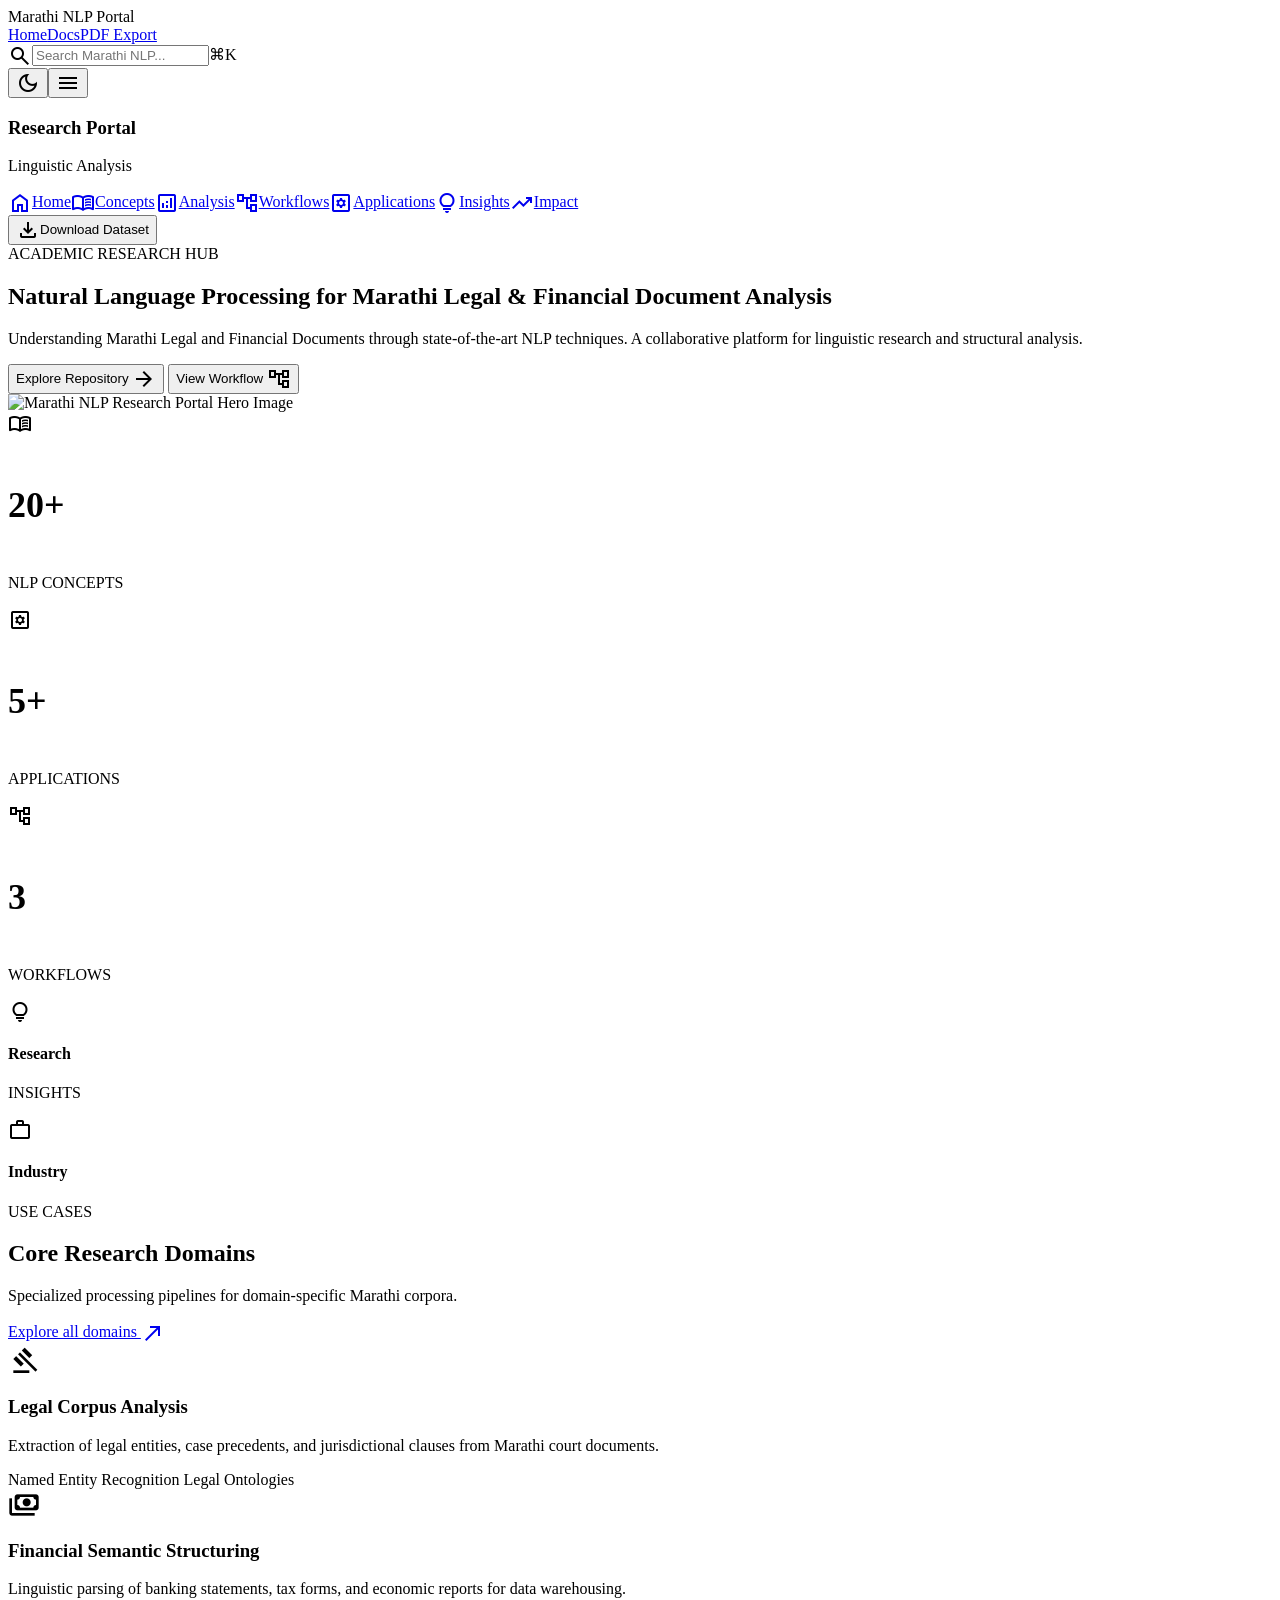
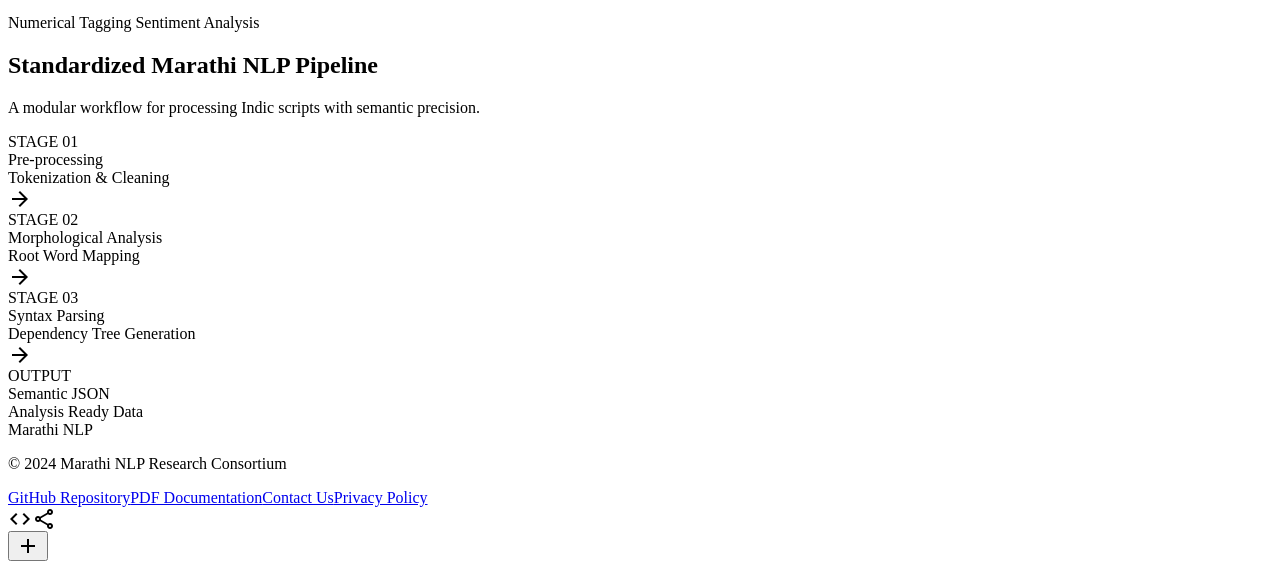
==== index.html @ bd4f4a71 "Initial commit" ====
<!-- Home - Marathi NLP Portal -->
<!DOCTYPE html>
<html class="light" lang="en">

<head>
    <meta charset="utf-8" />
    <meta content="width=device-width, initial-scale=1.0" name="viewport" />
    <title>Marathi NLP Portal - Research Hub</title>
    <link href="https://fonts.googleapis.com" rel="preconnect" />
    <link crossorigin="" href="https://fonts.gstatic.com" rel="preconnect" />
    <link
        href="https://fonts.googleapis.com/css2?family=Inter:wght@400;600;700&amp;family=Poppins:wght@600;700&amp;family=IBM+Plex+Sans:wght@400;500&amp;display=swap"
        rel="stylesheet" />
    <link
        href="https://fonts.googleapis.com/css2?family=Material+Symbols+Outlined:wght,FILL@100..700,0..1&amp;display=swap"
        rel="stylesheet" />
    <script src="https://cdn.tailwindcss.com?plugins=forms,container-queries"></script>
    <script id="tailwind-config">
        tailwind.config = {
            darkMode: "class",
            theme: {
                extend: {
                    "colors": {
                        "on-secondary": "#ffffff", "error": "#ba1a1a", "primary-fixed": "#dae2fd",
                        "on-secondary-fixed": "#111c2d", "tertiary": "#10B981", "secondary": "#545f73",
                        "secondary-container": "#d5e0f8", "outline": "#76777d", "surface-container-lowest": "#ffffff",
                        "surface-container": "#f0edef", "on-primary": "#ffffff", "outline-variant": "#c6c6cd",
                        "on-tertiary-fixed": "#271901", "on-primary-fixed": "#131b2e", "on-error": "#ffffff",
                        "on-tertiary-fixed-variant": "#574425", "tertiary-container": "#271901",
                        "secondary-fixed": "#d8e3fb", "surface-container-highest": "#e4e2e4",
                        "inverse-primary": "#bec6e0", "surface-bright": "#fcf8fa", "tertiary-fixed-dim": "#dec29a",
                        "primary-fixed-dim": "#bec6e0", "error-container": "#ffdad6", "on-tertiary": "#ffffff",
                        "inverse-on-surface": "#f3f0f2", "on-tertiary-container": "#98805d",
                        "on-secondary-container": "#586377", "surface-dim": "#dcd9db", "on-background": "#1b1b1d",
                        "primary": "#0F172A", "surface-tint": "#565e74", "background": "#fcf8fa",
                        "surface-variant": "#e4e2e4", "on-primary-container": "#7c839b",
                        "surface-container-low": "#f6f3f5", "primary-container": "#131b2e",
                        "inverse-surface": "#303032", "on-secondary-fixed-variant": "#3c475a",
                        "on-error-container": "#93000a", "on-primary-fixed-variant": "#3f465c",
                        "surface": "#fcf8fa", "on-surface-variant": "#45464d", "tertiary-fixed": "#fcdeb5",
                        "surface-container-high": "#eae7e9", "on-surface": "#1b1b1d",
                        "secondary-fixed-dim": "#bcc7de", "emerald-accent": "#10B981"
                    },
                    "borderRadius": { "DEFAULT": "0.25rem", "lg": "0.5rem", "xl": "0.75rem", "full": "9999px" },
                    "spacing": { "stack-sm": "8px", "stack-lg": "32px", "stack-md": "16px", "margin-mobile": "16px", "gutter": "24px", "container-max": "1200px", "sidebar-width": "280px" },
                    "fontFamily": { "body-md": ["Inter"], "h3": ["Poppins"], "h1-mobile": ["Poppins"], "code-data": ["IBM Plex Sans"], "h2": ["Poppins"], "display": ["Poppins"], "label-caps": ["Inter"], "body-lg": ["Inter"], "h1": ["Poppins"] },
                    "fontSize": { "body-md": ["16px", { "lineHeight": "1.5", "fontWeight": "400" }], "h3": ["18px", { "lineHeight": "1.4", "fontWeight": "600" }], "h1-mobile": ["24px", { "lineHeight": "1.2", "fontWeight": "600" }], "code-data": ["14px", { "lineHeight": "1.5", "fontWeight": "400" }], "h2": ["24px", { "lineHeight": "1.3", "fontWeight": "600" }], "display": ["48px", { "lineHeight": "1.1", "letterSpacing": "-0.02em", "fontWeight": "700" }], "label-caps": ["12px", { "lineHeight": "1", "letterSpacing": "0.05em", "fontWeight": "600" }], "body-lg": ["18px", { "lineHeight": "1.6", "fontWeight": "400" }], "h1": ["32px", { "lineHeight": "1.2", "fontWeight": "600" }] }
                },
            },
        }
    </script>
    <link rel="stylesheet" href="css/styles.css" />
</head>

<body class="bg-surface text-on-surface font-body-md overflow-x-hidden">
    <nav class="bg-surface dark:bg-inverse-surface shadow-sm docked full-width top-0 sticky z-50 h-16">
        <div id="header-inner"></div>
    </nav>
    <div class="flex max-w-container-max mx-auto min-h-screen relative">
        <aside
            class="fixed left-0 top-16 h-[calc(100vh-64px)] w-sidebar-width bg-surface-container-low border-r border-outline-variant hidden lg:flex flex-col z-40 transition-transform duration-300 overflow-y-auto hide-scrollbar">
            <div id="sidebar-inner"></div>
        </aside>
        <main class="flex-1 lg:ml-sidebar-width min-h-screen flex flex-col">
            <div class="max-w-container-max mx-auto px-gutter w-full mb-stack-lg">
            <section class="grid lg:grid-cols-2 gap-stack-lg items-center py-stack-lg mb-12">
                <div class="fade-in" style="animation-delay: 0.1s;">
                    <span
                        class="inline-block px-3 py-1 bg-secondary-container text-on-secondary-container rounded-full font-label-caps text-label-caps mb-4">ACADEMIC
                        RESEARCH HUB</span>
                    <h1 class="font-h1 text-h1 lg:text-display lg:font-display text-primary leading-tight mb-stack-md">
                        Natural Language Processing for Marathi Legal &amp; Financial Document Analysis
                    </h1>
                    <p class="font-body-lg text-body-lg text-secondary mb-stack-lg">
                        Understanding Marathi Legal and Financial Documents through state-of-the-art NLP techniques. A
                        collaborative platform for linguistic research and structural analysis.
                    </p>
                    <div class="flex flex-wrap gap-4">
                        <button
                            class="bg-primary text-on-primary px-8 py-3 rounded-lg font-bold flex items-center gap-2 hover:opacity-90 transition-opacity">
                            Explore Repository
                            <span class="material-symbols-outlined">arrow_forward</span>
                        </button>
                        <button
                            class="bg-white border-2 border-primary text-primary px-8 py-3 rounded-lg font-bold flex items-center gap-2 hover:bg-surface-container transition-colors">
                            View Workflow
                            <span class="material-symbols-outlined">account_tree</span>
                        </button>
                    </div>
                </div>
                <div class="fade-in relative" style="animation-delay: 0.3s;">
                    <div class="rounded-2xl overflow-hidden shadow-2xl bg-white border border-outline-variant p-4">
                        <img alt="Marathi NLP Research Portal Hero Image" class="w-full h-auto object-cover rounded-xl"
                            src="https://lh3.googleusercontent.com/aida-public/[base64]" />
                    </div>
                    <div
                        class="absolute -bottom-6 -left-6 w-32 h-32 bg-secondary-container rounded-full opacity-50 -z-10 blur-2xl">
                    </div>
                    <div
                        class="absolute -top-6 -right-6 w-48 h-48 bg-primary-fixed rounded-full opacity-30 -z-10 blur-2xl">
                    </div>
                </div>
            </section>
            <section class="mb-stack-lg">
                <div class="grid grid-cols-2 md:grid-cols-3 lg:grid-cols-5 gap-stack-md">
                    <div class="slide-up bg-white p-stack-md rounded-xl shadow-sm border border-outline-variant card-hover transition-all"
                        style="animation-delay: 0.4s;">
                        <span class="material-symbols-outlined text-emerald-accent mb-2">menu_book</span>
                        <h4 class="text-display font-display text-emerald-accent" style="font-size: 36px">20+</h4>
                        <p class="text-secondary font-label-caps">NLP CONCEPTS</p>
                    </div>
                    <div class="slide-up bg-white p-stack-md rounded-xl shadow-sm border border-outline-variant card-hover transition-all"
                        style="animation-delay: 0.5s;">
                        <span class="material-symbols-outlined text-emerald-accent mb-2">settings_applications</span>
                        <h4 class="text-display font-display text-emerald-accent" style="font-size: 36px">5+</h4>
                        <p class="text-secondary font-label-caps">APPLICATIONS</p>
                    </div>
                    <div class="slide-up bg-white p-stack-md rounded-xl shadow-sm border border-outline-variant card-hover transition-all"
                        style="animation-delay: 0.6s;">
                        <span class="material-symbols-outlined text-emerald-accent mb-2">account_tree</span>
                        <h4 class="text-display font-display text-emerald-accent" style="font-size: 36px">3</h4>
                        <p class="text-secondary font-label-caps">WORKFLOWS</p>
                    </div>
                    <div class="slide-up bg-white p-stack-md rounded-xl shadow-sm border border-outline-variant card-hover transition-all"
                        style="animation-delay: 0.7s;">
                        <span class="material-symbols-outlined text-emerald-accent mb-2">lightbulb</span>
                        <div class="mt-2">
                            <h4 class="text-h3 font-h3 text-primary">Research</h4>
                            <p class="text-secondary font-label-caps">INSIGHTS</p>
                        </div>
                    </div>
                    <div class="slide-up bg-white p-stack-md rounded-xl shadow-sm border border-outline-variant card-hover transition-all"
                        style="animation-delay: 0.8s;">
                        <span class="material-symbols-outlined text-emerald-accent mb-2">work</span>
                        <div class="mt-2">
                            <h4 class="text-h3 font-h3 text-primary">Industry</h4>
                            <p class="text-secondary font-label-caps">USE CASES</p>
                        </div>
                    </div>
                </div>
            </section>
            <section class="py-stack-lg border-t border-outline-variant mt-stack-lg">
                <div class="flex justify-between items-end mb-stack-lg">
                    <div>
                        <h2 class="font-h2 text-h2 text-primary">Core Research Domains</h2>
                        <p class="text-secondary">Specialized processing pipelines for domain-specific Marathi corpora.
                        </p>
                    </div>
                    <a class="text-primary font-bold flex items-center gap-1 hover:underline" href="pages/comparisons.html">
                        Explore all domains
                        <span class="material-symbols-outlined text-sm">north_east</span>
                    </a>
                </div>
                <div class="grid md:grid-cols-2 gap-stack-md">
                    <div
                        class="group bg-white rounded-xl border border-outline-variant overflow-hidden hover:border-primary transition-all duration-300">
                        <div class="p-stack-md flex gap-stack-md">
                            <div
                                class="w-16 h-16 shrink-0 bg-primary-container rounded-lg flex items-center justify-center text-on-primary-container">
                                <span class="material-symbols-outlined" style="font-size: 32px">gavel</span>
                            </div>
                            <div>
                                <h3
                                    class="font-h3 text-h3 text-primary group-hover:text-primary-fixed-dim transition-colors">
                                    Legal Corpus Analysis</h3>
                                <p class="text-body-md text-secondary mt-1">Extraction of legal entities, case
                                    precedents, and jurisdictional clauses from Marathi court documents.</p>
                                <div class="mt-4 flex flex-wrap gap-2">
                                    <span
                                        class="px-2 py-1 bg-surface-container-high rounded text-xs font-code-data">Named
                                        Entity Recognition</span>
                                    <span
                                        class="px-2 py-1 bg-surface-container-high rounded text-xs font-code-data">Legal
                                        Ontologies</span>
                                </div>
                            </div>
                        </div>
                    </div>
                    <div
                        class="group bg-white rounded-xl border border-outline-variant overflow-hidden hover:border-primary transition-all duration-300">
                        <div class="p-stack-md flex gap-stack-md">
                            <div
                                class="w-16 h-16 shrink-0 bg-secondary-container rounded-lg flex items-center justify-center text-on-secondary-container">
                                <span class="material-symbols-outlined" style="font-size: 32px">payments</span>
                            </div>
                            <div>
                                <h3
                                    class="font-h3 text-h3 text-primary group-hover:text-primary-fixed-dim transition-colors">
                                    Financial Semantic Structuring</h3>
                                <p class="text-body-md text-secondary mt-1">Linguistic parsing of banking statements,
                                    tax forms, and economic reports for data warehousing.</p>
                                <div class="mt-4 flex flex-wrap gap-2">
                                    <span
                                        class="px-2 py-1 bg-surface-container-high rounded text-xs font-code-data">Numerical
                                        Tagging</span>
                                    <span
                                        class="px-2 py-1 bg-surface-container-high rounded text-xs font-code-data">Sentiment
                                        Analysis</span>
                                </div>
                            </div>
                        </div>
                    </div>
                </div>
            </section>
            <section class="mt-stack-lg py-stack-lg">
                <div class="mb-stack-md">
                    <h2 class="font-h2 text-h2 text-primary">Standardized Marathi NLP Pipeline</h2>
                    <p class="text-secondary">A modular workflow for processing Indic scripts with semantic precision.
                    </p>
                </div>
                <div class="scroll-container overflow-x-auto pb-4">
                    <div class="flex items-center gap-stack-md min-w-[800px]">
                        <div class="flex-1 bg-white border border-outline-variant p-4 rounded-lg shadow-sm text-center">
                            <div class="font-label-caps text-secondary mb-2">STAGE 01</div>
                            <div class="font-code-data font-bold text-primary">Pre-processing</div>
                            <div class="text-xs text-secondary mt-1">Tokenization &amp; Cleaning</div>
                        </div>
                        <span class="material-symbols-outlined text-secondary">arrow_forward</span>
                        <div
                            class="flex-1 bg-white border border-outline-variant p-4 rounded-lg shadow-sm text-center ring-2 ring-primary">
                            <div class="font-label-caps text-secondary mb-2">STAGE 02</div>
                            <div class="font-code-data font-bold text-primary">Morphological Analysis</div>
                            <div class="text-xs text-secondary mt-1">Root Word Mapping</div>
                        </div>
                        <span class="material-symbols-outlined text-secondary">arrow_forward</span>
                        <div class="flex-1 bg-white border border-outline-variant p-4 rounded-lg shadow-sm text-center">
                            <div class="font-label-caps text-secondary mb-2">STAGE 03</div>
                            <div class="font-code-data font-bold text-primary">Syntax Parsing</div>
                            <div class="text-xs text-secondary mt-1">Dependency Tree Generation</div>
                        </div>
                        <span class="material-symbols-outlined text-secondary">arrow_forward</span>
                        <div class="flex-1 bg-primary text-on-primary p-4 rounded-lg shadow-md text-center">
                            <div class="font-label-caps text-on-primary opacity-80 mb-2">OUTPUT</div>
                            <div class="font-code-data font-bold">Semantic JSON</div>
                            <div class="text-xs opacity-80 mt-1">Analysis Ready Data</div>
                        </div>
                    </div>
                </div>
            </section>
        </div>
    </main>
    </div>
    <footer class="bg-surface-container dark:bg-inverse-surface w-full py-stack-lg mt-auto lg:ml-sidebar-width"><div id="footer-inner"></div></footer>
    </main>
    <button
        class="fixed bottom-8 right-8 w-14 h-14 bg-emerald-accent text-white rounded-full shadow-lg flex items-center justify-center hover:scale-110 active:scale-95 transition-all z-50">
        <span class="material-symbols-outlined">add</span>
    </button>
    <script>
        const observer = new IntersectionObserver((entries) => {
            entries.forEach(entry => {
                if (entry.isIntersecting) {
                    entry.target.style.opacity = '1';
                    entry.target.style.transform = 'translateY(0)';
                }
            });
        }, { threshold: 0.1 });

        document.querySelectorAll('.slide-up').forEach(el => observer.observe(el));
    </script>
    <script>window.__activePage = 'home'; window.__basePath = '.';</script>
    <script src="js/sidebar.js"></script>
    <script src="js/header.js"></script>
    <script src="js/footer.js"></script>
    <script src="js/search.js"></script>
</body>

</html>
---- css/styles.css ----
.material-symbols-outlined {
    font-variation-settings: 'FILL' 0, 'wght' 400, 'GRAD' 0, 'opsz' 24;
    display: inline-block;
    vertical-align: middle;
}

.sidebar-active {
    border-left-width: 4px;
}

.content-well {
    max-width: 1200px;
}

.glass-card {
    background: rgba(255, 255, 255, 0.8);
    backdrop-filter: blur(8px);
}

.fade-in {
    animation: fadeIn 0.8s ease-out forwards;
    opacity: 0;
}

.slide-up {
    animation: slideUp 0.6s ease-out forwards;
    opacity: 0;
    transform: translateY(20px);
}

@keyframes fadeIn {
    from { opacity: 0; }
    to { opacity: 1; }
}

@keyframes slideUp {
    from { opacity: 0; transform: translateY(20px); }
    to { opacity: 1; transform: translateY(0); }
}

@keyframes flow {
    0% { transform: translateX(-100%); }
    100% { transform: translateX(200%); }
}

.animate-flow-line {
    animation: flow 3s linear infinite;
}

.card-hover:hover {
    transform: translateY(-4px);
    box-shadow: 0 12px 20px -8px rgba(0, 0, 0, 0.1);
    border-color: rgba(15, 23, 42, 0.1);
}

.scroll-container::-webkit-scrollbar {
    height: 6px;
}

.scroll-container::-webkit-scrollbar-thumb {
    background: #cbd5e1;
    border-radius: 10px;
}

.comparative-table-row:hover {
    background-color: #f1f5f9;
}

::-webkit-scrollbar {
    width: 8px;
    height: 8px;
}

::-webkit-scrollbar-track {
    background: #f1f1f1;
}

::-webkit-scrollbar-thumb {
    background: #cbd5e1;
    border-radius: 4px;
}

::-webkit-scrollbar-thumb:hover {
    background: #94a3b8;
}

.workflow-scroll::-webkit-scrollbar {
    height: 6px;
}

.workflow-scroll::-webkit-scrollbar-track {
    background: #F1F5F9;
}

.workflow-scroll::-webkit-scrollbar-thumb {
    background: #CBD5E1;
    border-radius: 3px;
}

@keyframes dash {
    to { stroke-dashoffset: -20; }
}

.animate-dash {
    stroke-dasharray: 5, 5;
    animation: dash 1s linear infinite;
}

.node-active {
    border-color: #10B981 !important;
    box-shadow: 0 0 15px rgba(16, 185, 129, 0.2);
}

.bento-grid {
    display: grid;
    grid-template-columns: repeat(12, 1fr);
    gap: 24px;
}

.hide-scrollbar::-webkit-scrollbar {
    display: none;
}

.hide-scrollbar {
    -ms-overflow-style: none;
    scrollbar-width: none;
}

.concept-card {
    transition: all 0.3s cubic-bezier(0.4, 0, 0.2, 1);
}

.details-content {
    display: grid;
    grid-template-rows: 0fr;
    transition: grid-template-rows 0.3s ease-out;
}

.details-open .details-content {
    grid-template-rows: 1fr;
}

.emerald-accent {
    color: #10B981;
}

@media print {
    nav, aside, #dark-toggle, .search-result-item, #search-modal-overlay, #dataset-modal-overlay,
    .fixed.bottom-8, .fixed.left-0, .lg\\:ml-sidebar-width, [class*="sidebar"],
    button:not(.print-keep), .no-print {
        display: none !important;
    }
    body { background: #fff !important; color: #000 !important; }
    main { margin-left: 0 !important; max-width: 100% !important; padding: 0 !important; }
    footer { display: block !important; background: #fff !important; border-top: 1px solid #ccc !important; }
    a { color: #000 !important; text-decoration: underline !important; }
    .material-symbols-outlined { font-size: 16px !important; }
    @page { margin: 1.5cm; }
}
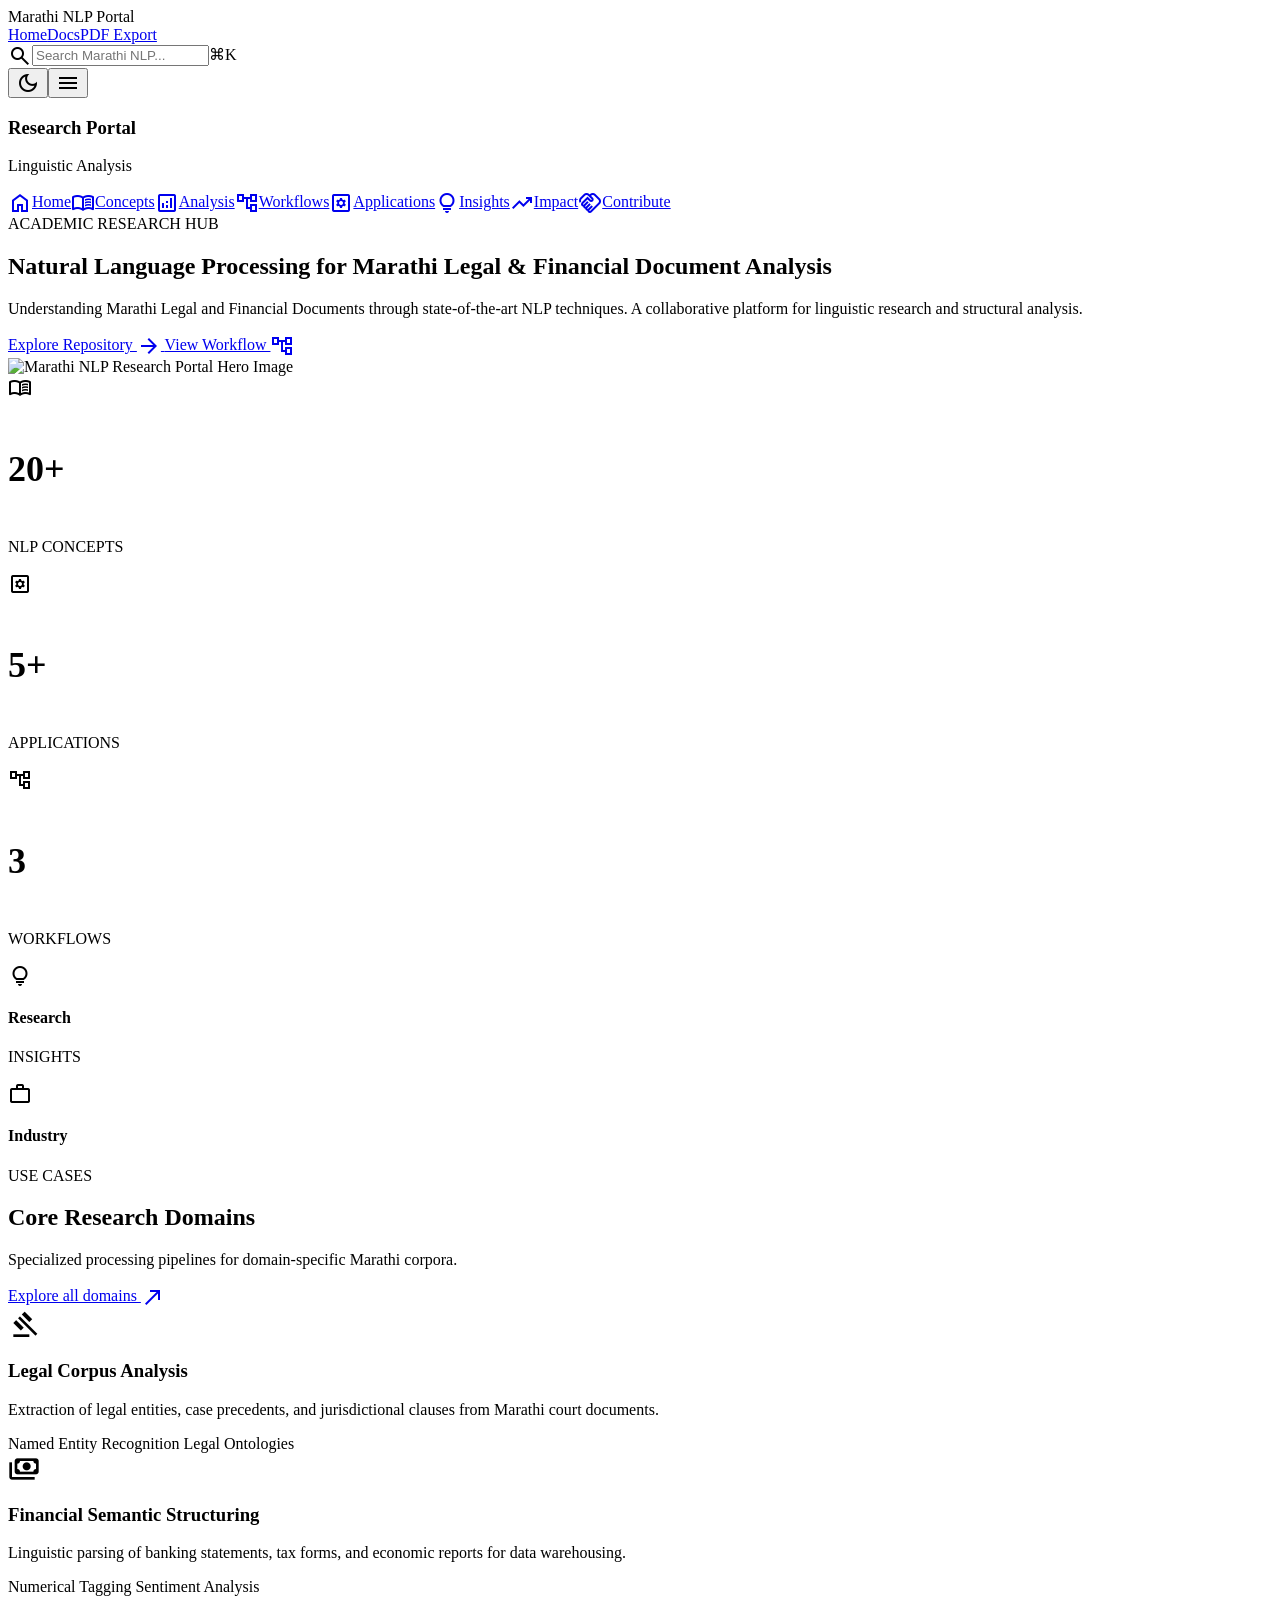
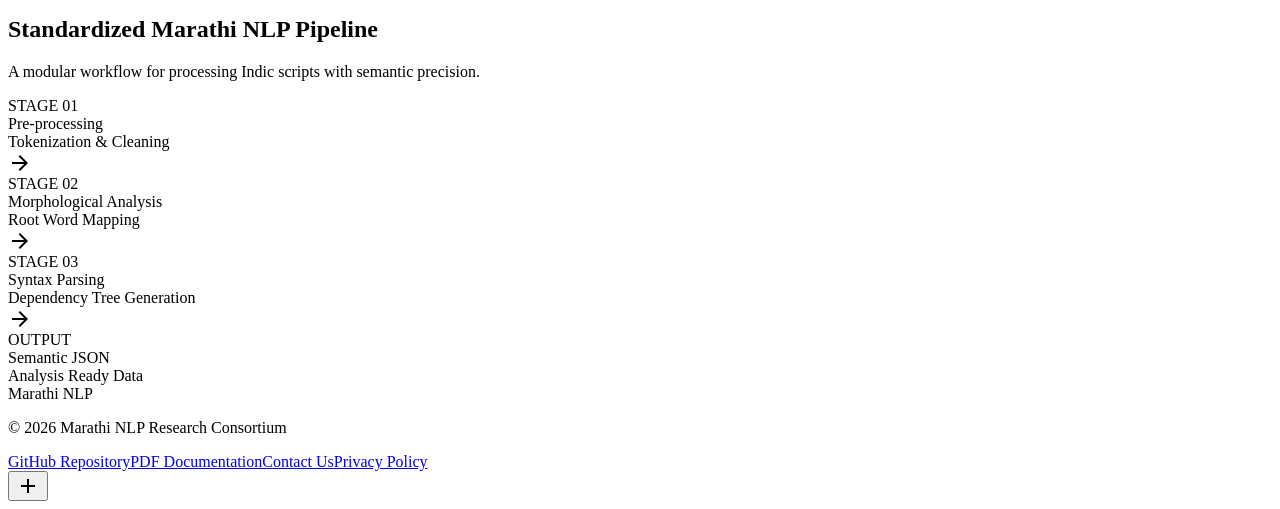
==== commit 6bc21982: "Add contribution page, fix links, update footer, add datasets" ====
--- a/index.html
+++ b/index.html
@@ -76,16 +76,16 @@
                         collaborative platform for linguistic research and structural analysis.
                     </p>
                     <div class="flex flex-wrap gap-4">
-                        <button
+                        <a href="https://github.com/harshgahankar/marathi-legal-financial-nlp" target="_blank" rel="noopener noreferrer"
                             class="bg-primary text-on-primary px-8 py-3 rounded-lg font-bold flex items-center gap-2 hover:opacity-90 transition-opacity">
                             Explore Repository
                             <span class="material-symbols-outlined">arrow_forward</span>
-                        </button>
-                        <button
+                        </a>
+                        <a href="pages/workflows.html"
                             class="bg-white border-2 border-primary text-primary px-8 py-3 rounded-lg font-bold flex items-center gap-2 hover:bg-surface-container transition-colors">
                             View Workflow
                             <span class="material-symbols-outlined">account_tree</span>
-                        </button>
+                        </a>
                     </div>
                 </div>
                 <div class="fade-in relative" style="animation-delay: 0.3s;">
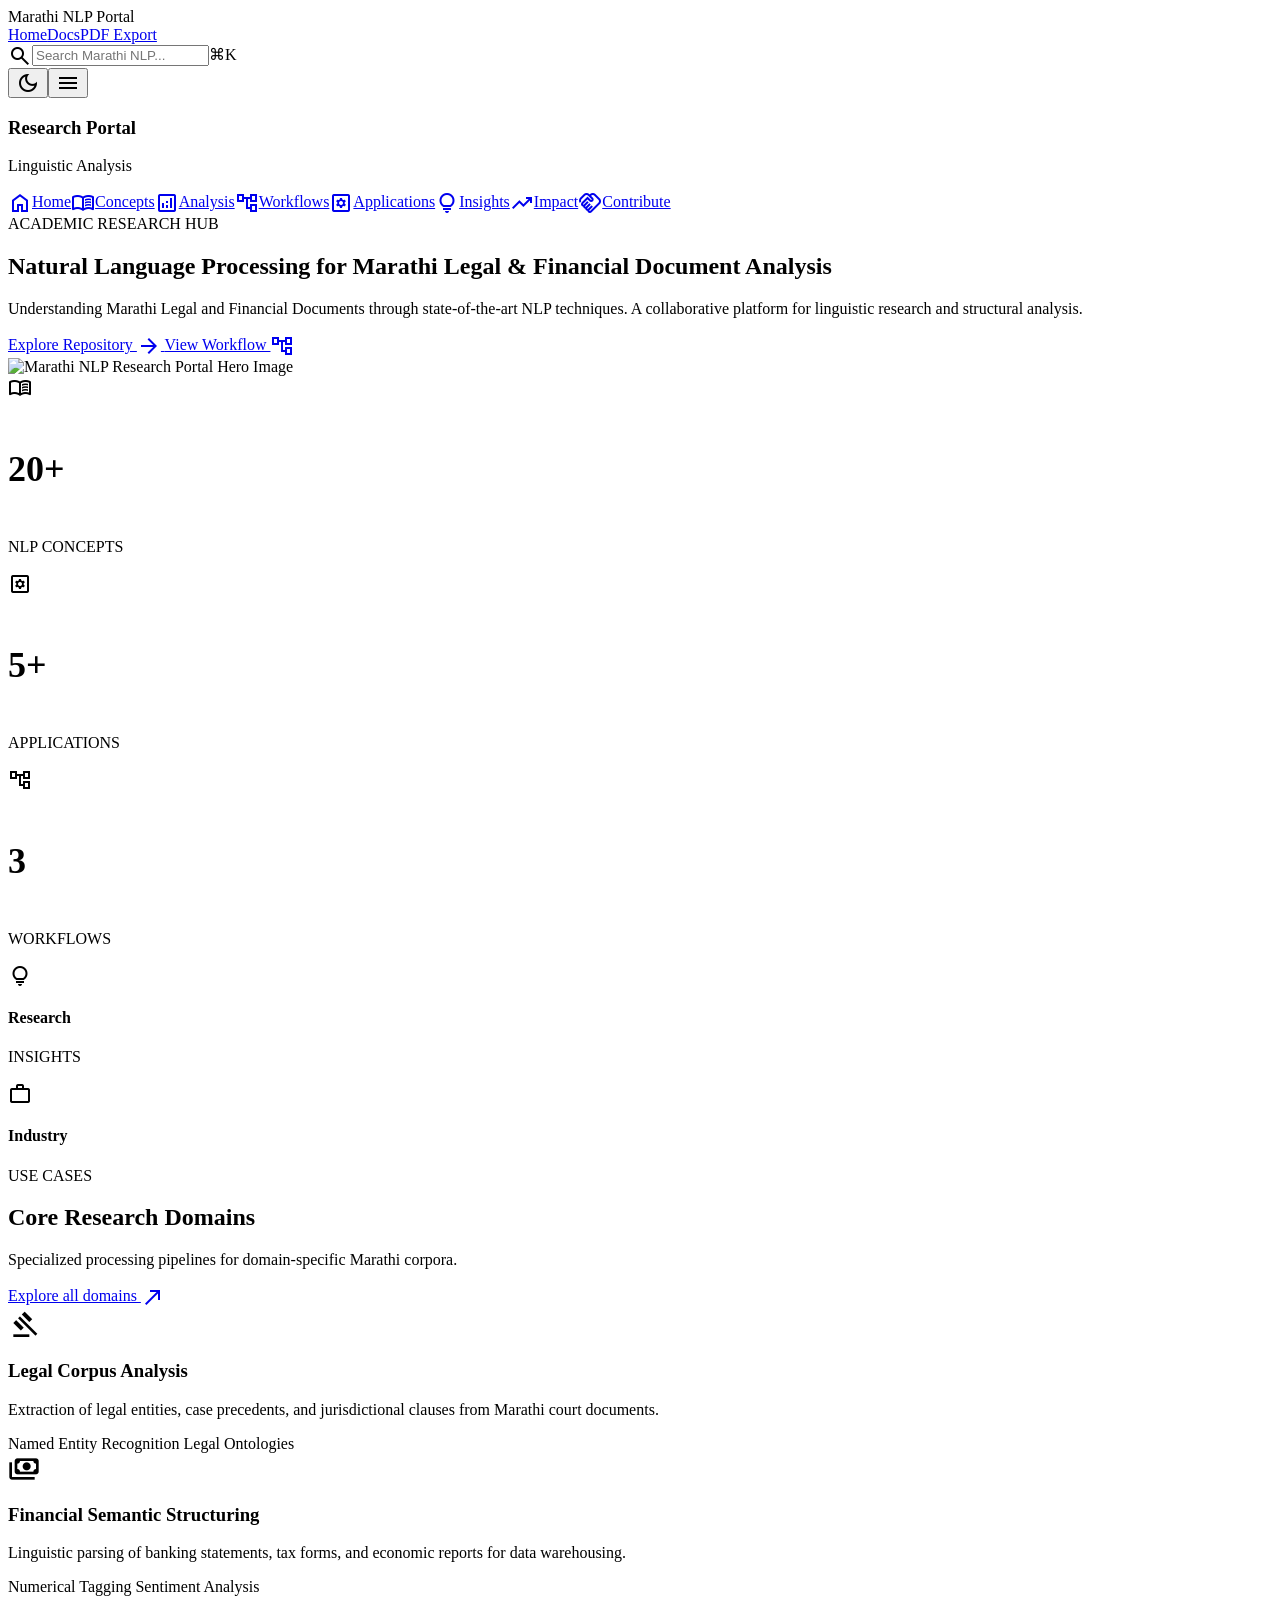
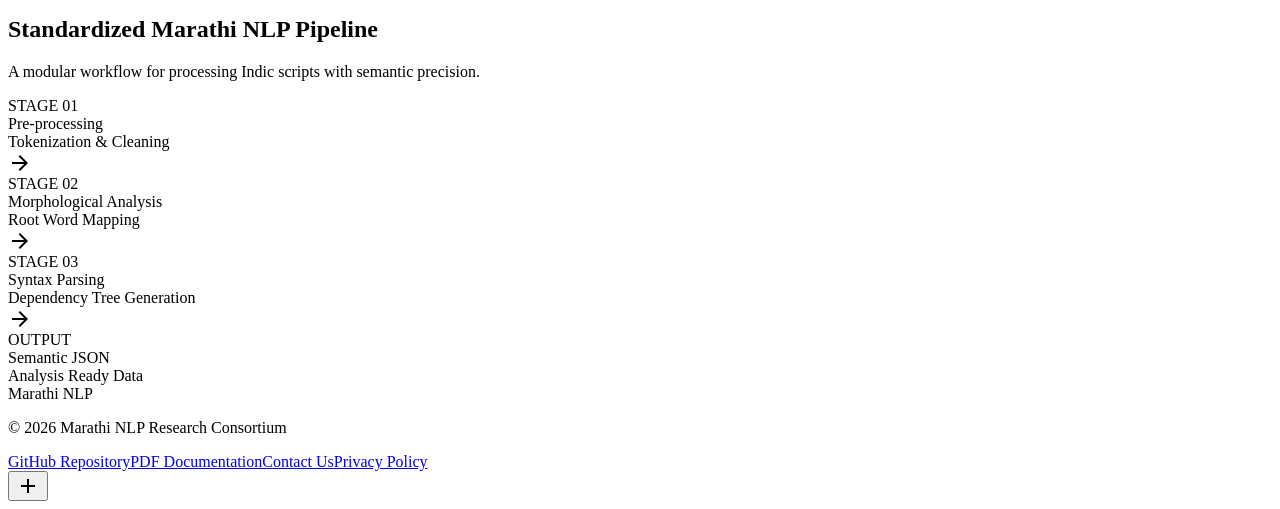
==== commit ae2a934e: "make website mobile responsive" ====
--- a/index.html
+++ b/index.html
@@ -68,7 +68,7 @@
                     <span
                         class="inline-block px-3 py-1 bg-secondary-container text-on-secondary-container rounded-full font-label-caps text-label-caps mb-4">ACADEMIC
                         RESEARCH HUB</span>
-                    <h1 class="font-h1 text-h1 lg:text-display lg:font-display text-primary leading-tight mb-stack-md">
+                    <h1 class="hero-headline font-h1 text-h1 lg:text-display lg:font-display text-primary leading-tight mb-stack-md">
                         Natural Language Processing for Marathi Legal &amp; Financial Document Analysis
                     </h1>
                     <p class="font-body-lg text-body-lg text-secondary mb-stack-lg">
@@ -94,10 +94,10 @@
                             src="https://lh3.googleusercontent.com/aida-public/[base64]" />
                     </div>
                     <div
-                        class="absolute -bottom-6 -left-6 w-32 h-32 bg-secondary-container rounded-full opacity-50 -z-10 blur-2xl">
-                    </div>
-                    <div
-                        class="absolute -top-6 -right-6 w-48 h-48 bg-primary-fixed rounded-full opacity-30 -z-10 blur-2xl">
+                        class="blur-element absolute -bottom-6 -left-6 w-32 h-32 bg-secondary-container rounded-full opacity-50 -z-10 blur-2xl">
+                    </div>
+                    <div
+                        class="blur-element absolute -top-6 -right-6 w-48 h-48 bg-primary-fixed rounded-full opacity-30 -z-10 blur-2xl">
                     </div>
                 </div>
             </section>
@@ -106,19 +106,19 @@
                     <div class="slide-up bg-white p-stack-md rounded-xl shadow-sm border border-outline-variant card-hover transition-all"
                         style="animation-delay: 0.4s;">
                         <span class="material-symbols-outlined text-emerald-accent mb-2">menu_book</span>
-                        <h4 class="text-display font-display text-emerald-accent" style="font-size: 36px">20+</h4>
+                        <h4 class="text-display font-display text-emerald-accent stat-number" style="font-size: 36px">20+</h4>
                         <p class="text-secondary font-label-caps">NLP CONCEPTS</p>
                     </div>
                     <div class="slide-up bg-white p-stack-md rounded-xl shadow-sm border border-outline-variant card-hover transition-all"
                         style="animation-delay: 0.5s;">
                         <span class="material-symbols-outlined text-emerald-accent mb-2">settings_applications</span>
-                        <h4 class="text-display font-display text-emerald-accent" style="font-size: 36px">5+</h4>
+                        <h4 class="text-display font-display text-emerald-accent stat-number" style="font-size: 36px">5+</h4>
                         <p class="text-secondary font-label-caps">APPLICATIONS</p>
                     </div>
                     <div class="slide-up bg-white p-stack-md rounded-xl shadow-sm border border-outline-variant card-hover transition-all"
                         style="animation-delay: 0.6s;">
                         <span class="material-symbols-outlined text-emerald-accent mb-2">account_tree</span>
-                        <h4 class="text-display font-display text-emerald-accent" style="font-size: 36px">3</h4>
+                        <h4 class="text-display font-display text-emerald-accent stat-number" style="font-size: 36px">3</h4>
                         <p class="text-secondary font-label-caps">WORKFLOWS</p>
                     </div>
                     <div class="slide-up bg-white p-stack-md rounded-xl shadow-sm border border-outline-variant card-hover transition-all"
@@ -146,7 +146,7 @@
                         <p class="text-secondary">Specialized processing pipelines for domain-specific Marathi corpora.
                         </p>
                     </div>
-                    <a class="text-primary font-bold flex items-center gap-1 hover:underline" href="pages/comparisons.html">
+                    <a class="text-primary font-bold flex items-center gap-1 hover:underline shrink-0" href="pages/comparisons.html">
                         Explore all domains
                         <span class="material-symbols-outlined text-sm">north_east</span>
                     </a>
@@ -238,10 +238,9 @@
                 </div>
             </section>
         </div>
-    </main>
+        </main>
     </div>
     <footer class="bg-surface-container dark:bg-inverse-surface w-full py-stack-lg mt-auto lg:ml-sidebar-width"><div id="footer-inner"></div></footer>
-    </main>
     <button
         class="fixed bottom-8 right-8 w-14 h-14 bg-emerald-accent text-white rounded-full shadow-lg flex items-center justify-center hover:scale-110 active:scale-95 transition-all z-50">
         <span class="material-symbols-outlined">add</span>
--- a/css/styles.css
+++ b/css/styles.css
@@ -142,6 +142,50 @@
 
 .emerald-accent {
     color: #10B981;
+}
+
+@media (max-width: 767px) {
+    .bento-grid {
+        grid-template-columns: 1fr !important;
+    }
+    .card-hover:hover {
+        transform: none !important;
+    }
+    .timeline-desktop {
+        display: none;
+    }
+    .timeline-mobile {
+        display: block;
+    }
+    .glass-card {
+        backdrop-filter: none;
+    }
+    .pipeline-step-circle {
+        width: 40px !important;
+        height: 40px !important;
+        font-size: 14px !important;
+    }
+    .pipeline-step-label {
+        font-size: 10px !important;
+    }
+    .hero-headline {
+        font-size: 24px !important;
+        line-height: 1.2 !important;
+    }
+    .stat-number {
+        font-size: 28px !important;
+    }
+    .overflow-x-auto table td,
+    .overflow-x-auto table th {
+        padding: 8px !important;
+        font-size: 12px !important;
+    }
+    .timeline-card {
+        padding: 12px !important;
+    }
+    .blur-element {
+        display: none;
+    }
 }
 
 @media print {
